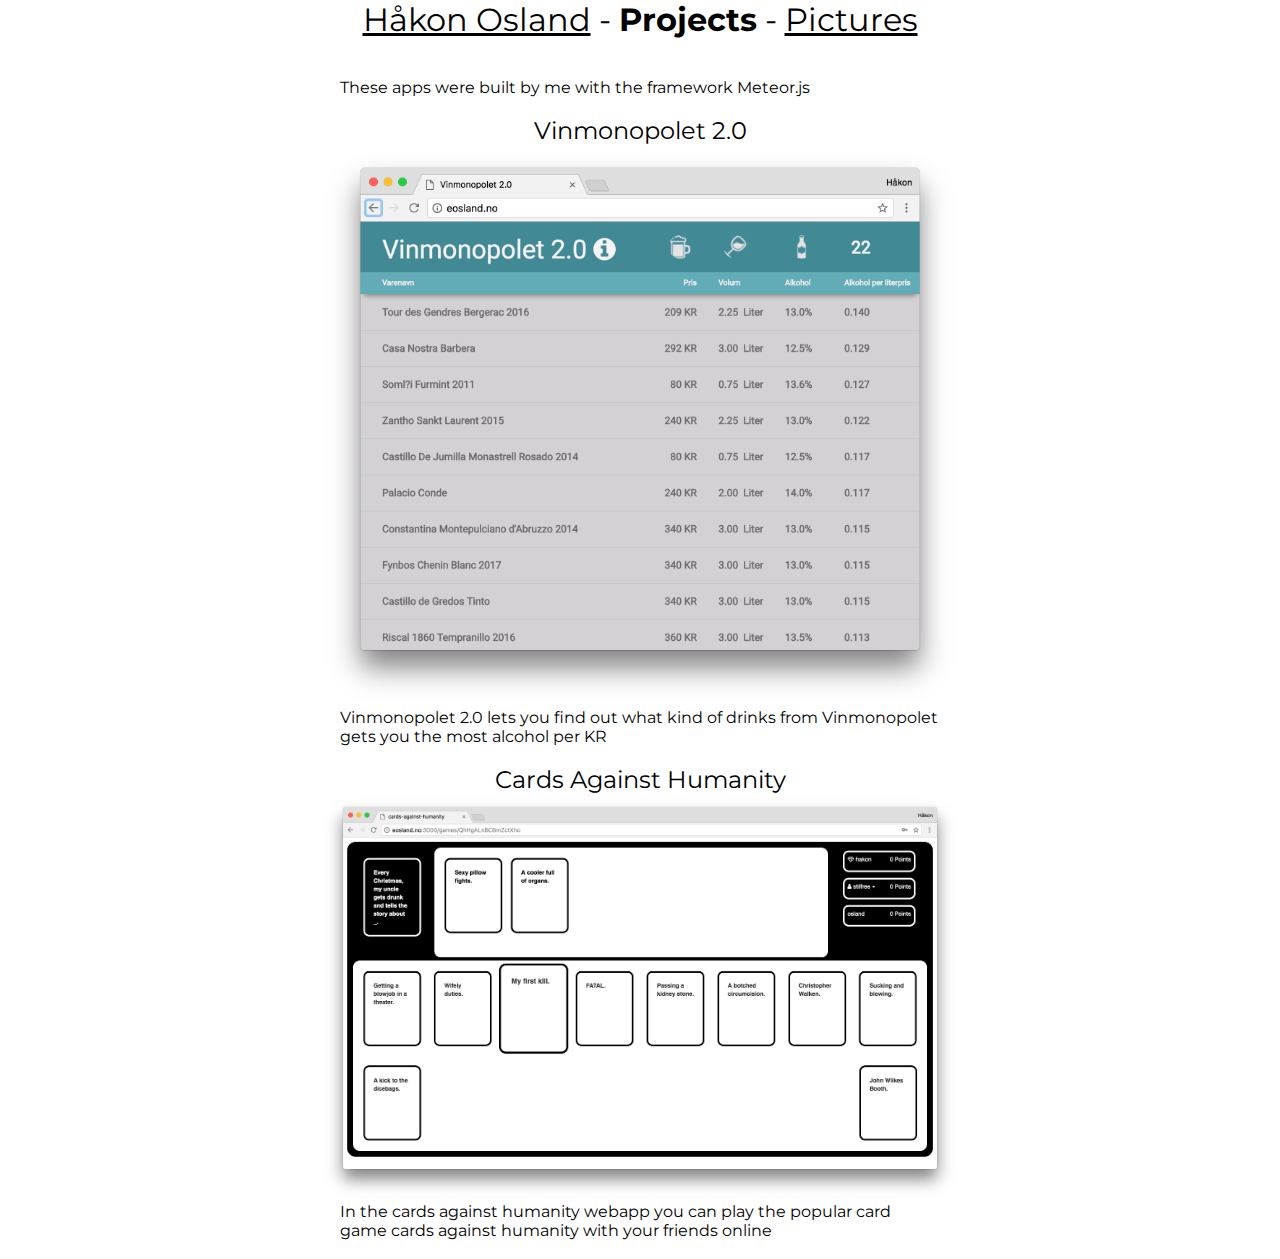
==== projects.html @ e1fdced3 "ASD" ====
<!DOCTYPE html>
<html>
<head>
    <meta charset="utf-8" />
    <meta http-equiv="X-UA-Compatible" content="IE=edge">
    <title>Håkon Osland - projects</title>
    <meta name="viewport" content="width=device-width, initial-scale=1">
    <link href="https://fonts.googleapis.com/css?family=Montserrat" rel="stylesheet">

    <link rel="stylesheet" type="text/css" media="screen" href="./reset.css" />

    <link rel="stylesheet" type="text/css" media="screen" href="main.css" />
    
</head>
<body>
    <div class="img-list">
        <div class="header">
                <h1 class="stretch">
                    <a href="index.html" class="home">Håkon Osland</a> - <a href="#" class="projects selected">Projects</a> - <a href="pictures.html" class="pictures">Pictures</a>
                <span class="dummy"></span>
            </h1>
        </div>
        <p>These apps were built by me with the framework Meteor.js</p>
        <br>
        <ul>
            <li class="project vinmonopolet">
                <a href="http://www.eosland.no" class="img-link">
                    <h2>Vinmonopolet 2.0</h2>
                    <img src="images/vinmonopolet2-screenshot.png" alt="Photo of 1" class="img">
                    <p>Vinmonopolet 2.0 lets you find out what kind of drinks from Vinmonopolet gets you the most alcohol per KR</p>
                </a>

            </li>
            <br>
            <li class="project cards-against-humanity">
                <a href="http://www.eosland.no:3000" class="img-link">
                    <h2>Cards Against Humanity</h2>
                    <img src="images/cardsagainsthumanity-screenshot2.png" alt="Photo of 1" class="img">
                    <p>In the cards against humanity webapp you can play the popular card game cards against humanity with your friends online</p>
                    <br>
                </a>

            </li>

        </ul>   
    </div>
</body>
    <script src="main.js"></script>
</html>
---- main.css ----
.img-list {
    width: 50%;
    margin: auto;
}
@media only screen and (max-width: 768px) {
    .img-list {
        width: 100%;
        margin: auto;
    }

}

.img-block {
    display: block;
}

.img {
    width: 100%;
    display: block;
}

ul {
    list-style: none;
}

body {
    font-family: Montserrat
}

html {
    font-family: "Montserrat", sans-serif
}

h1 {
    font-size: 32px;
    width: 100%;
    text-align: center;
}

h2 {
    font-size: 24px;
    text-align: center;

}


.dummy {
    display: inline-block;
    width: 100%;
    height: 0;
}

p {
    margin-left: 20px;
    margin-right: 20px;
}

a {
    color: inherit; 
}

li > a {
    text-decoration: inherit;    
}

.selected {
    font-weight: bold;
    text-decoration: inherit;
}

.headshot {
    width: 40%;
    float: left;
}

.text {
    width: 60%;
    float: right;
}


.text > p {
    margin: 20px;
}
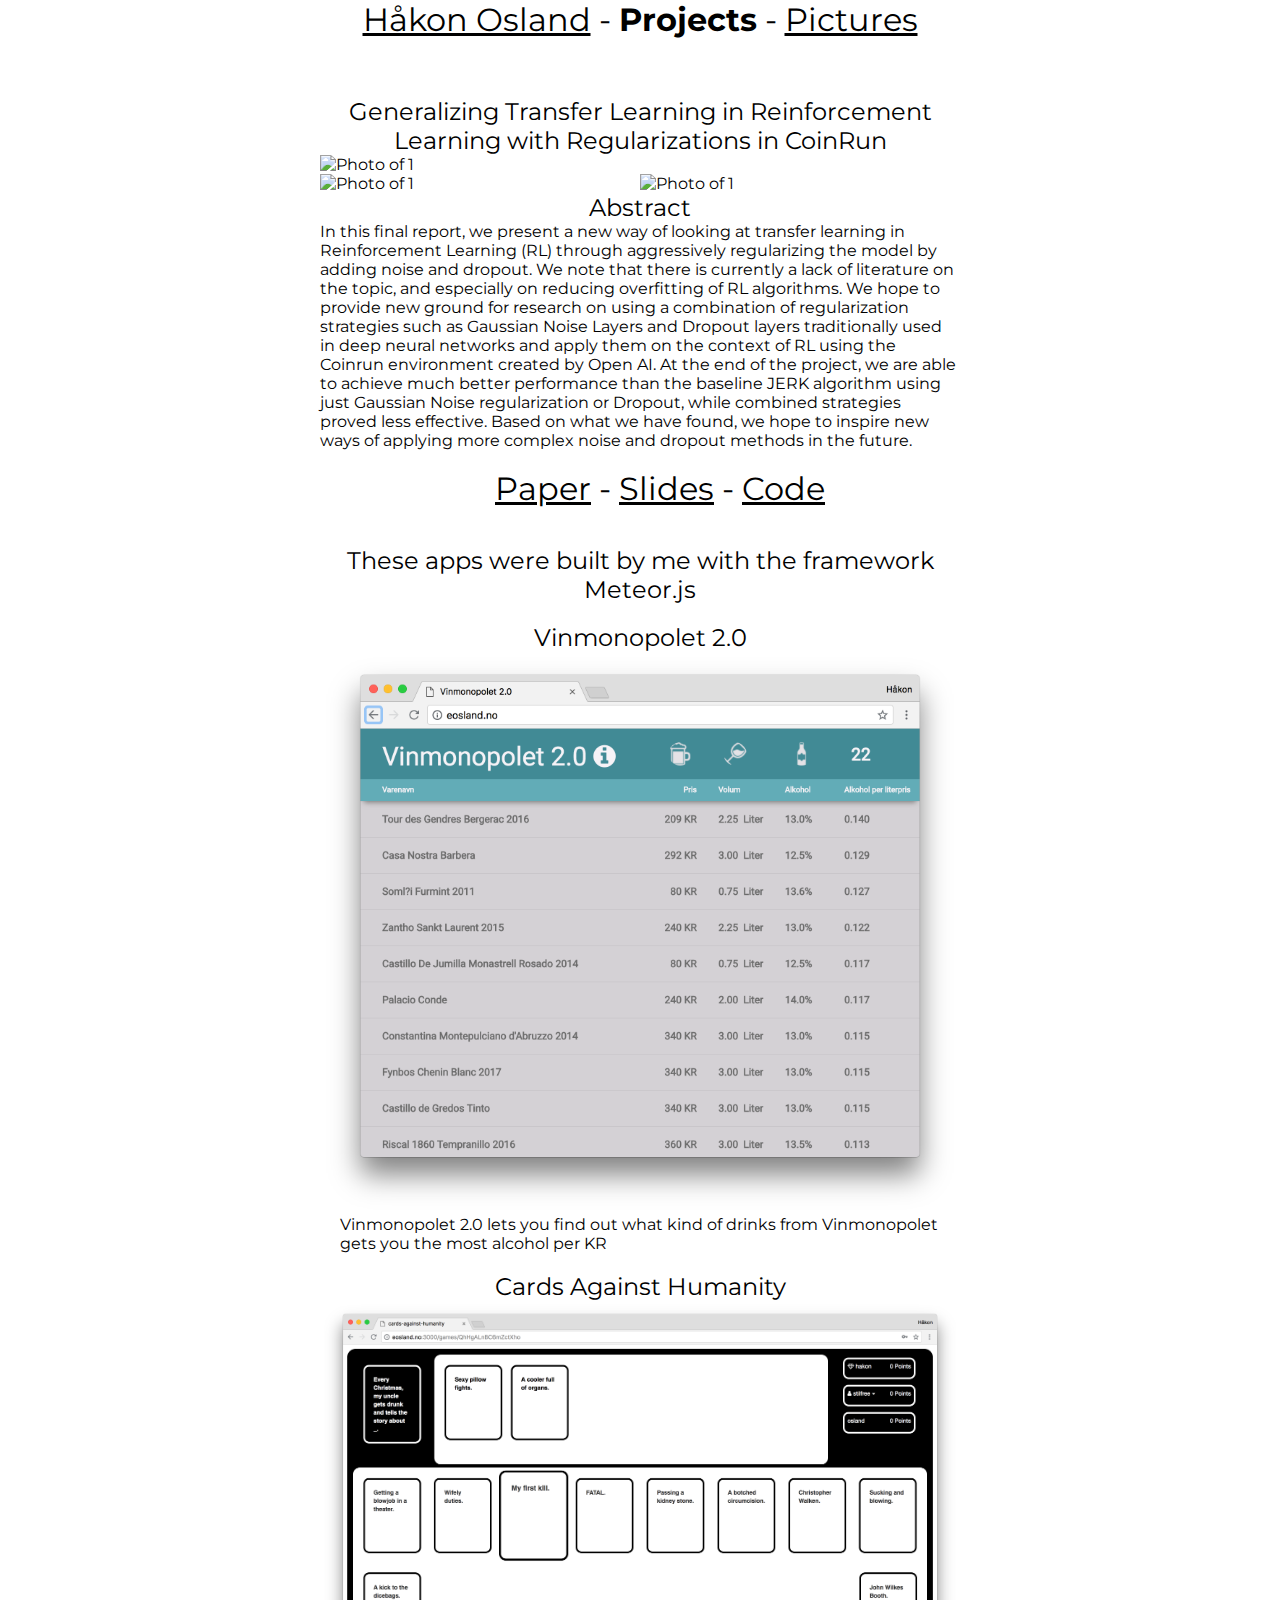
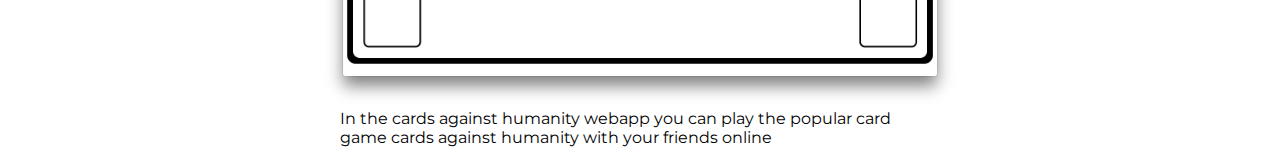
==== commit 3e622f87: "small changes and added new projects" ====
--- a/projects.html
+++ b/projects.html
@@ -20,13 +20,31 @@
                 <span class="dummy"></span>
             </h1>
         </div>
-        <p>These apps were built by me with the framework Meteor.js</p>
         <br>
         <ul>
             <li class="project vinmonopolet">
-                <a href="http://www.eosland.no" class="img-link">
+                <a href="documents/qlearning_report.pdf" class="img-link">
+                    <h2>Generalizing Transfer Learning in Reinforcement Learning with Regularizations in CoinRun</h2>
+                    <img src="images/qlearning-screenshot.png" alt="Photo of 1" class="img">
+                    <div class="gif-container">
+                        <img class="gif" src="images/qlearning-gif1.gif" alt="Photo of 1">
+                        <img class="gif" src="images/qlearning-gif2.gif" alt="Photo of 1">
+                    </div>
+                </a>    
+                    
+                <p><h2>Abstract</h2>In this final report, we present a new way of looking at transfer learning in Reinforcement Learning (RL) through aggressively regularizing the model by adding noise and dropout. We note that there is currently a lack of literature on the topic, and especially on reducing overfitting of RL algorithms. We hope to provide new ground for research on using a combination of regularization strategies such as Gaussian Noise Layers and Dropout layers traditionally used in deep neural networks and apply them on the context of RL using the Coinrun environment created by Open AI. At the end of the project, we are able to achieve much better performance than the baseline JERK algorithm using just Gaussian Noise regularization or Dropout, while combined strategies proved less effective. Based on what we have found, we hope to inspire new ways of applying more complex noise and dropout methods in the future.</p>
+                <br>
+                <p class="stretch"><a href="documents/qlearning_report.pdf">Paper</a> - <a href="documents/qlearning_slides.pptx">Slides</a> - <a href="https://colab.research.google.com/drive/1UlJUlF7sCbRg5zRnlek5mHwBnXuBXafq">Code</a></p>
+            </li>
+            <br>
+            <br>
+            <h2>These apps were built by me with the framework Meteor.js</h2>
+
+            <br>
+            <li class="project vinmonopolet">
+                <a href="http://www.eosland.no:3001" class="img-link">
                     <h2>Vinmonopolet 2.0</h2>
-                    <img src="images/vinmonopolet2-screenshot.png" alt="Photo of 1" class="img">
+                    <img src="images/vinmonopolet2-screenshot.png" alt="Photo of 2" class="img">
                     <p>Vinmonopolet 2.0 lets you find out what kind of drinks from Vinmonopolet gets you the most alcohol per KR</p>
                 </a>
 
@@ -35,7 +53,7 @@
             <li class="project cards-against-humanity">
                 <a href="http://www.eosland.no:3000" class="img-link">
                     <h2>Cards Against Humanity</h2>
-                    <img src="images/cardsagainsthumanity-screenshot2.png" alt="Photo of 1" class="img">
+                    <img src="images/cardsagainsthumanity-screenshot2.png" alt="Photo of 3" class="img">
                     <p>In the cards against humanity webapp you can play the popular card game cards against humanity with your friends online</p>
                     <br>
                 </a>
--- a/main.css
+++ b/main.css
@@ -19,6 +19,15 @@
     display: block;
 }
 
+.gif {
+    width: 50%;
+}
+
+.gif-container {
+    display: flex;
+    justify-content: space-around
+}
+
 ul {
     list-style: none;
 }
@@ -32,6 +41,12 @@
 }
 
 h1 {
+    font-size: 32px;
+    width: 100%;
+    text-align: center;
+}
+
+.stretch {
     font-size: 32px;
     width: 100%;
     text-align: center;
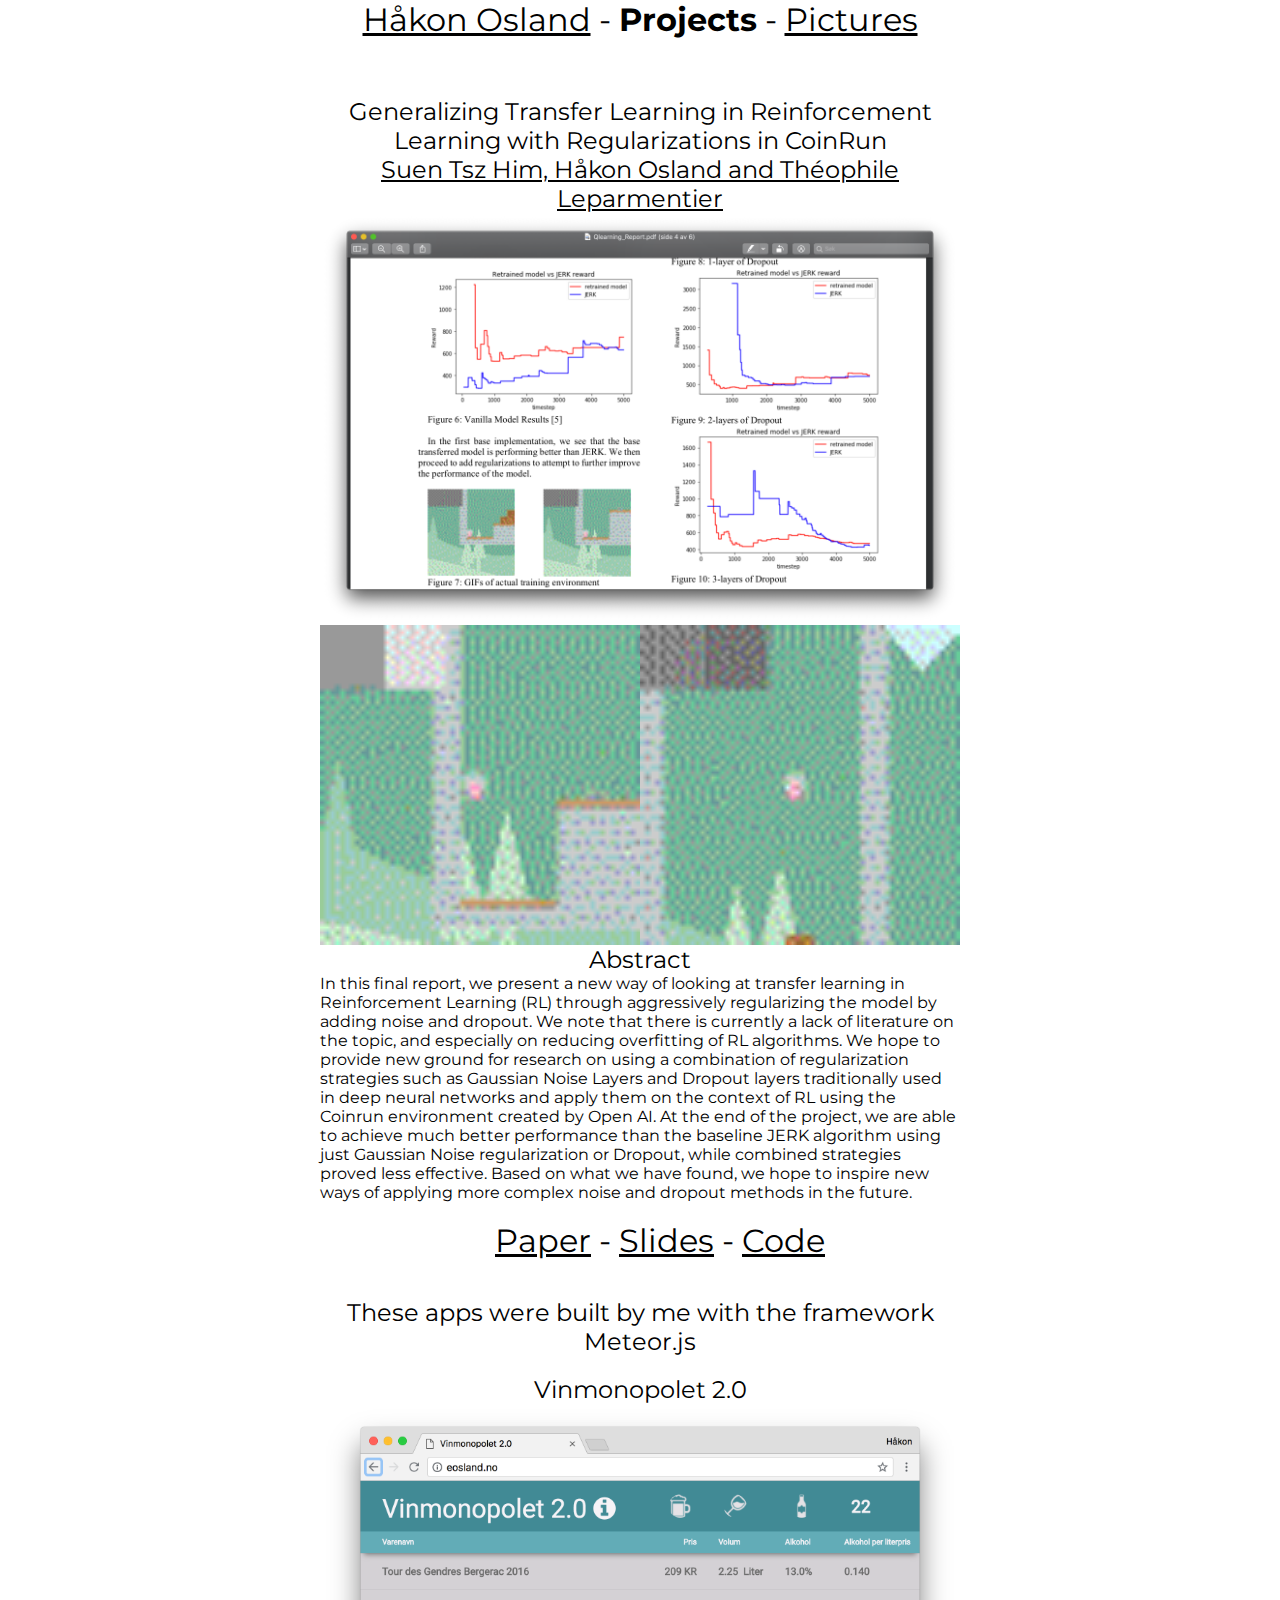
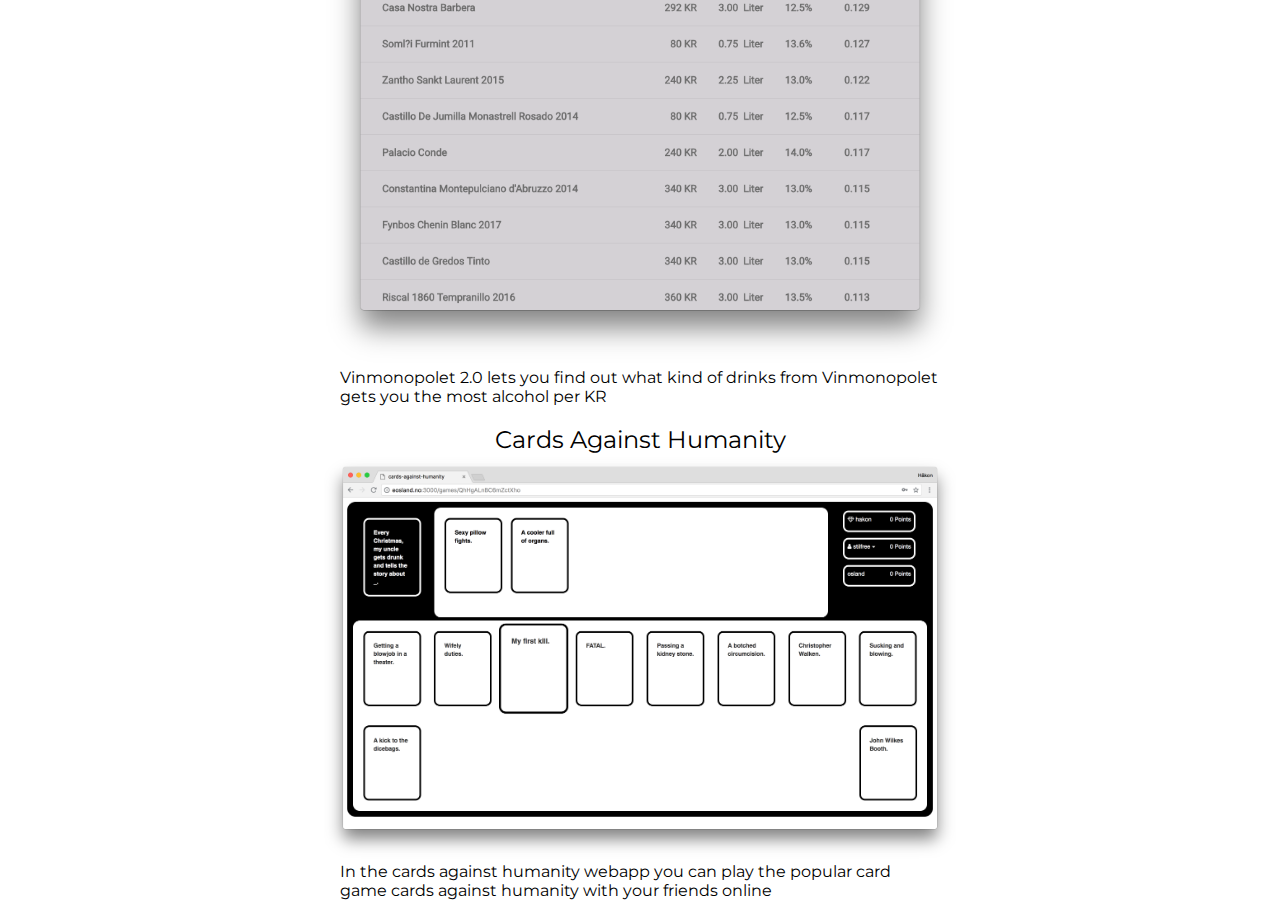
==== commit aa68d805: "added theo and eamon as authors" ====
--- a/projects.html
+++ b/projects.html
@@ -25,6 +25,7 @@
             <li class="project vinmonopolet">
                 <a href="documents/qlearning_report.pdf" class="img-link">
                     <h2>Generalizing Transfer Learning in Reinforcement Learning with Regularizations in CoinRun</h2>
+                    <h2>Suen Tsz Him, Håkon Osland and Théophile Leparmentier</p>
                     <img src="images/qlearning-screenshot.png" alt="Photo of 1" class="img">
                     <div class="gif-container">
                         <img class="gif" src="images/qlearning-gif1.gif" alt="Photo of 1">
